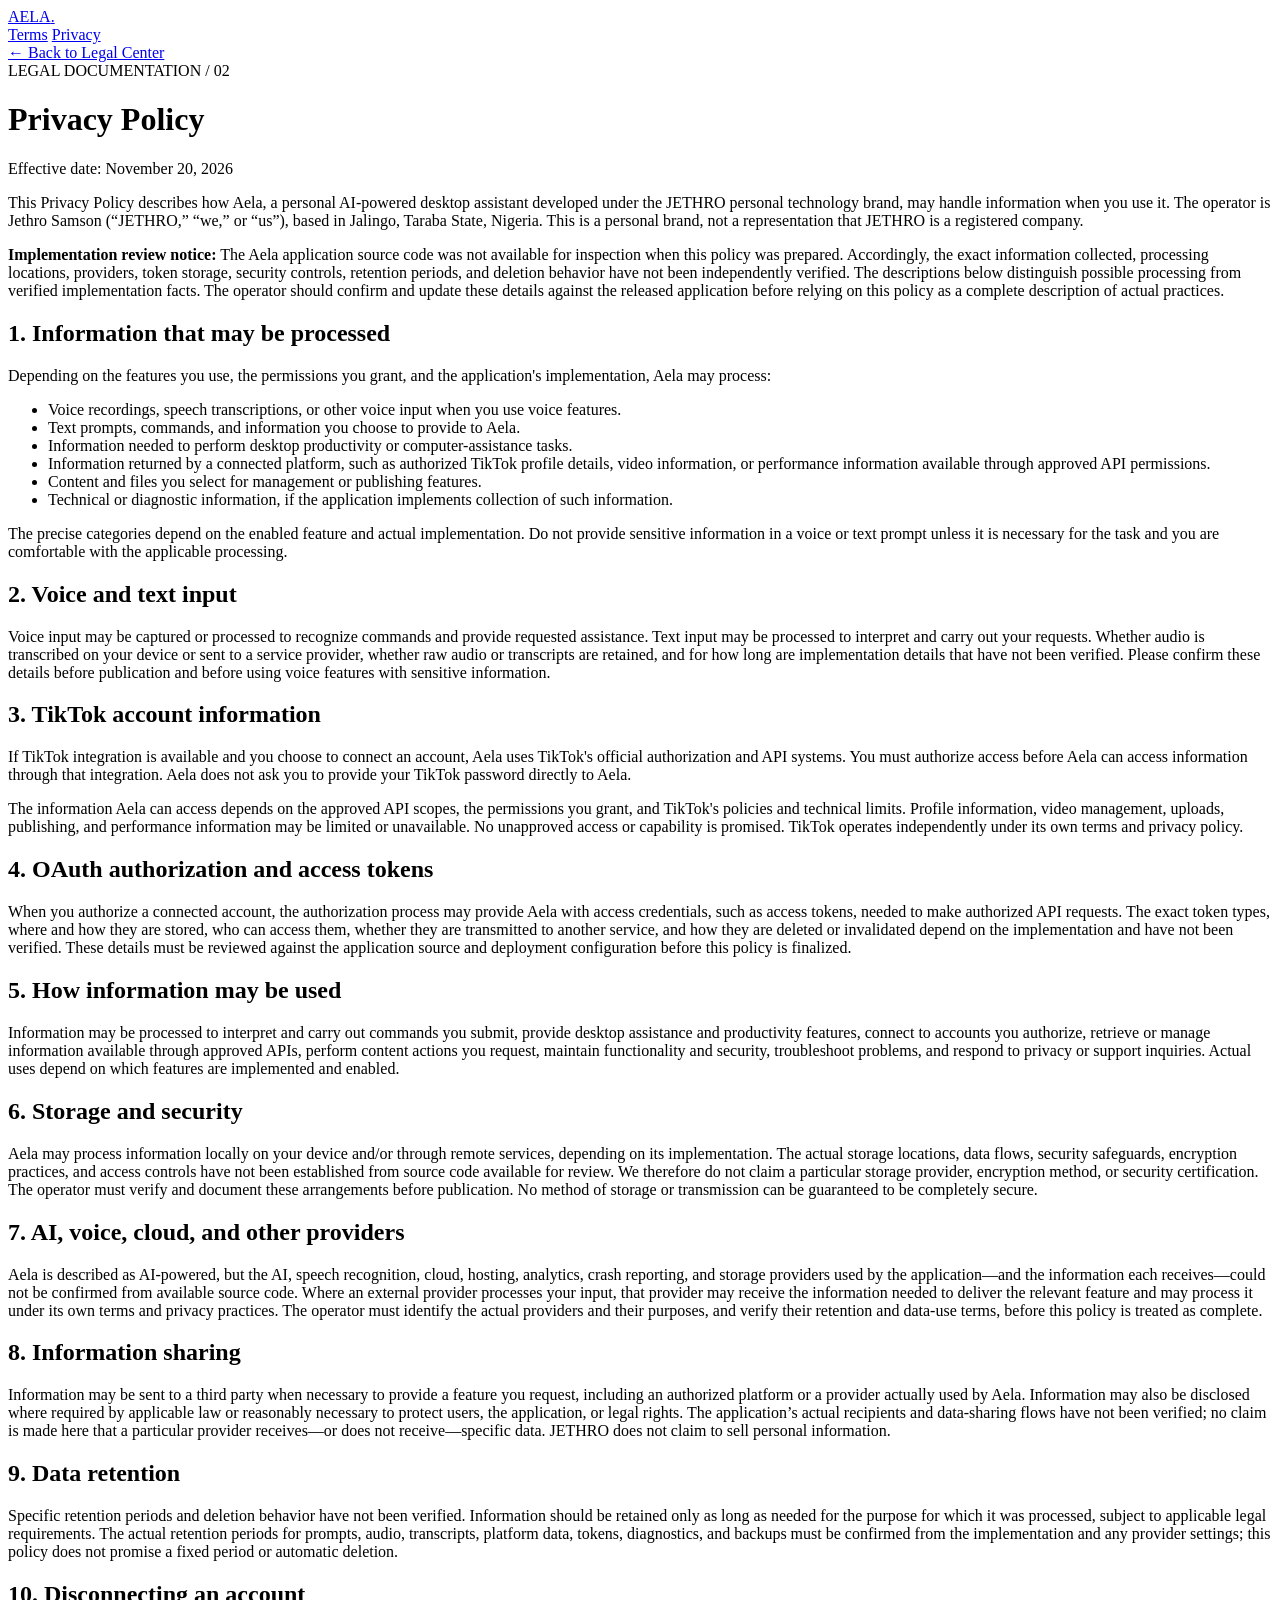
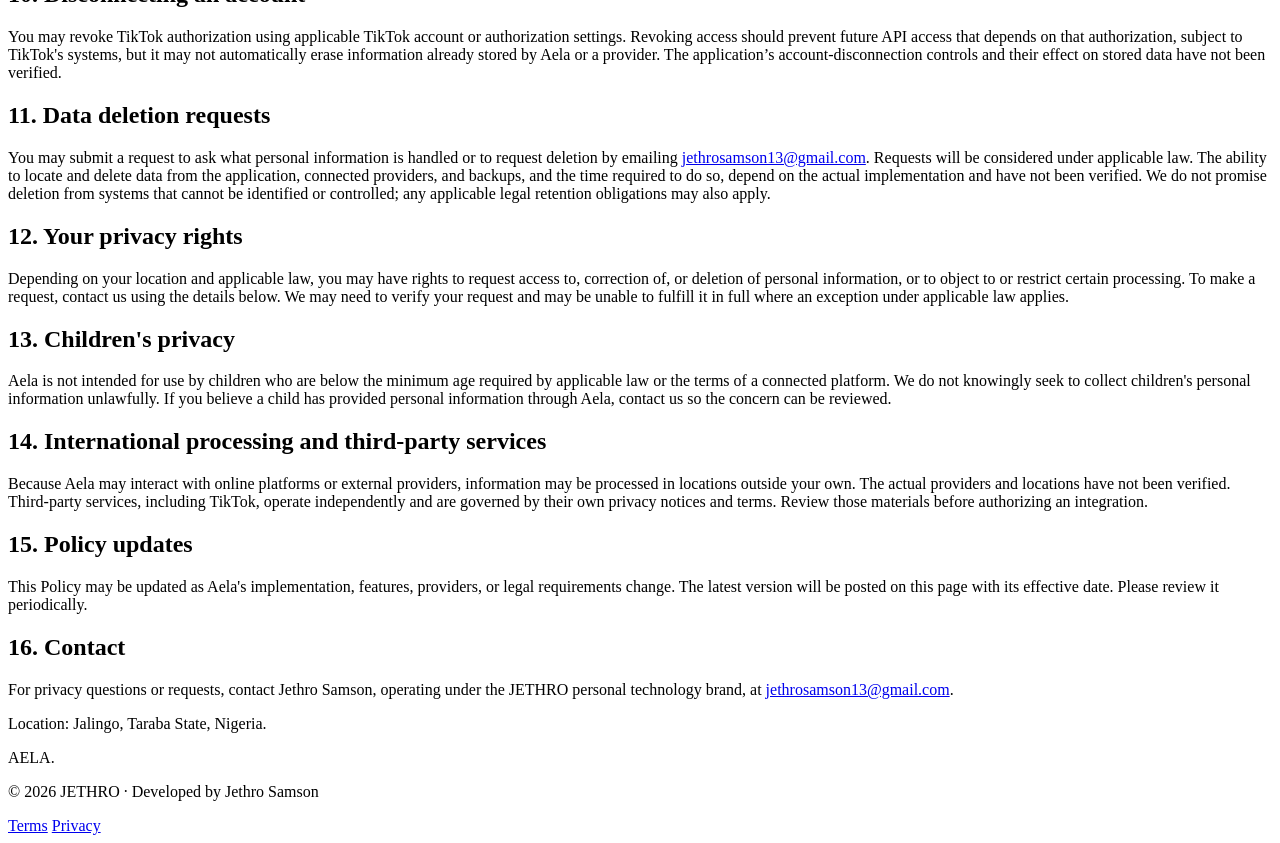
==== privacy/index.html @ 19e4e0f0 "Add Aela Privacy Policy page with implementation review disclosures" ====
<!DOCTYPE html>
<html lang="en">
<head>
  <meta charset="UTF-8">
  <meta name="viewport" content="width=device-width, initial-scale=1.0">
  <meta name="description" content="Privacy Policy for Aela, the personal AI-powered desktop assistant developed under the JETHRO brand.">
  <meta name="theme-color" content="#08090d">
  <title>Privacy Policy — Aela | JETHRO</title>
  <link rel="stylesheet" href="../style.css">
</head>
<body>
<header class="navbar">
  <a href="../" class="logo" aria-label="Aela Legal Center home">AELA<span>.</span></a>
  <nav aria-label="Main navigation">
    <a href="../terms/">Terms</a>
    <a href="../privacy/" aria-current="page">Privacy</a>
  </nav>
</header>

<main class="legal-container">
  <a href="../" class="back-link">← Back to Legal Center</a>
  <div class="legal-label">LEGAL DOCUMENTATION / 02</div>
  <h1>Privacy Policy</h1>
  <p class="updated">Effective date: November 20, 2026</p>

  <p>This Privacy Policy describes how Aela, a personal AI-powered desktop assistant developed under the JETHRO personal technology brand, may handle information when you use it. The operator is Jethro Samson (“JETHRO,” “we,” or “us”), based in Jalingo, Taraba State, Nigeria. This is a personal brand, not a representation that JETHRO is a registered company.</p>
  <p><strong>Implementation review notice:</strong> The Aela application source code was not available for inspection when this policy was prepared. Accordingly, the exact information collected, processing locations, providers, token storage, security controls, retention periods, and deletion behavior have not been independently verified. The descriptions below distinguish possible processing from verified implementation facts. The operator should confirm and update these details against the released application before relying on this policy as a complete description of actual practices.</p>

  <h2>1. Information that may be processed</h2>
  <p>Depending on the features you use, the permissions you grant, and the application's implementation, Aela may process:</p>
  <ul>
    <li>Voice recordings, speech transcriptions, or other voice input when you use voice features.</li>
    <li>Text prompts, commands, and information you choose to provide to Aela.</li>
    <li>Information needed to perform desktop productivity or computer-assistance tasks.</li>
    <li>Information returned by a connected platform, such as authorized TikTok profile details, video information, or performance information available through approved API permissions.</li>
    <li>Content and files you select for management or publishing features.</li>
    <li>Technical or diagnostic information, if the application implements collection of such information.</li>
  </ul>
  <p>The precise categories depend on the enabled feature and actual implementation. Do not provide sensitive information in a voice or text prompt unless it is necessary for the task and you are comfortable with the applicable processing.</p>

  <h2>2. Voice and text input</h2>
  <p>Voice input may be captured or processed to recognize commands and provide requested assistance. Text input may be processed to interpret and carry out your requests. Whether audio is transcribed on your device or sent to a service provider, whether raw audio or transcripts are retained, and for how long are implementation details that have not been verified. Please confirm these details before publication and before using voice features with sensitive information.</p>

  <h2>3. TikTok account information</h2>
  <p>If TikTok integration is available and you choose to connect an account, Aela uses TikTok's official authorization and API systems. You must authorize access before Aela can access information through that integration. Aela does not ask you to provide your TikTok password directly to Aela.</p>
  <p>The information Aela can access depends on the approved API scopes, the permissions you grant, and TikTok's policies and technical limits. Profile information, video management, uploads, publishing, and performance information may be limited or unavailable. No unapproved access or capability is promised. TikTok operates independently under its own terms and privacy policy.</p>

  <h2>4. OAuth authorization and access tokens</h2>
  <p>When you authorize a connected account, the authorization process may provide Aela with access credentials, such as access tokens, needed to make authorized API requests. The exact token types, where and how they are stored, who can access them, whether they are transmitted to another service, and how they are deleted or invalidated depend on the implementation and have not been verified. These details must be reviewed against the application source and deployment configuration before this policy is finalized.</p>

  <h2>5. How information may be used</h2>
  <p>Information may be processed to interpret and carry out commands you submit, provide desktop assistance and productivity features, connect to accounts you authorize, retrieve or manage information available through approved APIs, perform content actions you request, maintain functionality and security, troubleshoot problems, and respond to privacy or support inquiries. Actual uses depend on which features are implemented and enabled.</p>

  <h2>6. Storage and security</h2>
  <p>Aela may process information locally on your device and/or through remote services, depending on its implementation. The actual storage locations, data flows, security safeguards, encryption practices, and access controls have not been established from source code available for review. We therefore do not claim a particular storage provider, encryption method, or security certification. The operator must verify and document these arrangements before publication. No method of storage or transmission can be guaranteed to be completely secure.</p>

  <h2>7. AI, voice, cloud, and other providers</h2>
  <p>Aela is described as AI-powered, but the AI, speech recognition, cloud, hosting, analytics, crash reporting, and storage providers used by the application—and the information each receives—could not be confirmed from available source code. Where an external provider processes your input, that provider may receive the information needed to deliver the relevant feature and may process it under its own terms and privacy practices. The operator must identify the actual providers and their purposes, and verify their retention and data-use terms, before this policy is treated as complete.</p>

  <h2>8. Information sharing</h2>
  <p>Information may be sent to a third party when necessary to provide a feature you request, including an authorized platform or a provider actually used by Aela. Information may also be disclosed where required by applicable law or reasonably necessary to protect users, the application, or legal rights. The application’s actual recipients and data-sharing flows have not been verified; no claim is made here that a particular provider receives—or does not receive—specific data. JETHRO does not claim to sell personal information.</p>

  <h2>9. Data retention</h2>
  <p>Specific retention periods and deletion behavior have not been verified. Information should be retained only as long as needed for the purpose for which it was processed, subject to applicable legal requirements. The actual retention periods for prompts, audio, transcripts, platform data, tokens, diagnostics, and backups must be confirmed from the implementation and any provider settings; this policy does not promise a fixed period or automatic deletion.</p>

  <h2>10. Disconnecting an account</h2>
  <p>You may revoke TikTok authorization using applicable TikTok account or authorization settings. Revoking access should prevent future API access that depends on that authorization, subject to TikTok's systems, but it may not automatically erase information already stored by Aela or a provider. The application’s account-disconnection controls and their effect on stored data have not been verified.</p>

  <h2>11. Data deletion requests</h2>
  <p>You may submit a request to ask what personal information is handled or to request deletion by emailing <a href="mailto:jethrosamson13@gmail.com">jethrosamson13@gmail.com</a>. Requests will be considered under applicable law. The ability to locate and delete data from the application, connected providers, and backups, and the time required to do so, depend on the actual implementation and have not been verified. We do not promise deletion from systems that cannot be identified or controlled; any applicable legal retention obligations may also apply.</p>

  <h2>12. Your privacy rights</h2>
  <p>Depending on your location and applicable law, you may have rights to request access to, correction of, or deletion of personal information, or to object to or restrict certain processing. To make a request, contact us using the details below. We may need to verify your request and may be unable to fulfill it in full where an exception under applicable law applies.</p>

  <h2>13. Children's privacy</h2>
  <p>Aela is not intended for use by children who are below the minimum age required by applicable law or the terms of a connected platform. We do not knowingly seek to collect children's personal information unlawfully. If you believe a child has provided personal information through Aela, contact us so the concern can be reviewed.</p>

  <h2>14. International processing and third-party services</h2>
  <p>Because Aela may interact with online platforms or external providers, information may be processed in locations outside your own. The actual providers and locations have not been verified. Third-party services, including TikTok, operate independently and are governed by their own privacy notices and terms. Review those materials before authorizing an integration.</p>

  <h2>15. Policy updates</h2>
  <p>This Policy may be updated as Aela's implementation, features, providers, or legal requirements change. The latest version will be posted on this page with its effective date. Please review it periodically.</p>

  <h2>16. Contact</h2>
  <p>For privacy questions or requests, contact Jethro Samson, operating under the JETHRO personal technology brand, at <a href="mailto:jethrosamson13@gmail.com">jethrosamson13@gmail.com</a>.</p>
  <p>Location: Jalingo, Taraba State, Nigeria.</p>
</main>

<footer>
  <div class="logo">AELA<span>.</span></div>
  <p>© 2026 JETHRO · Developed by Jethro Samson</p>
  <div class="footer-links">
    <a href="../terms/">Terms</a>
    <a href="../privacy/">Privacy</a>
  </div>
</footer>
</body>
</html>
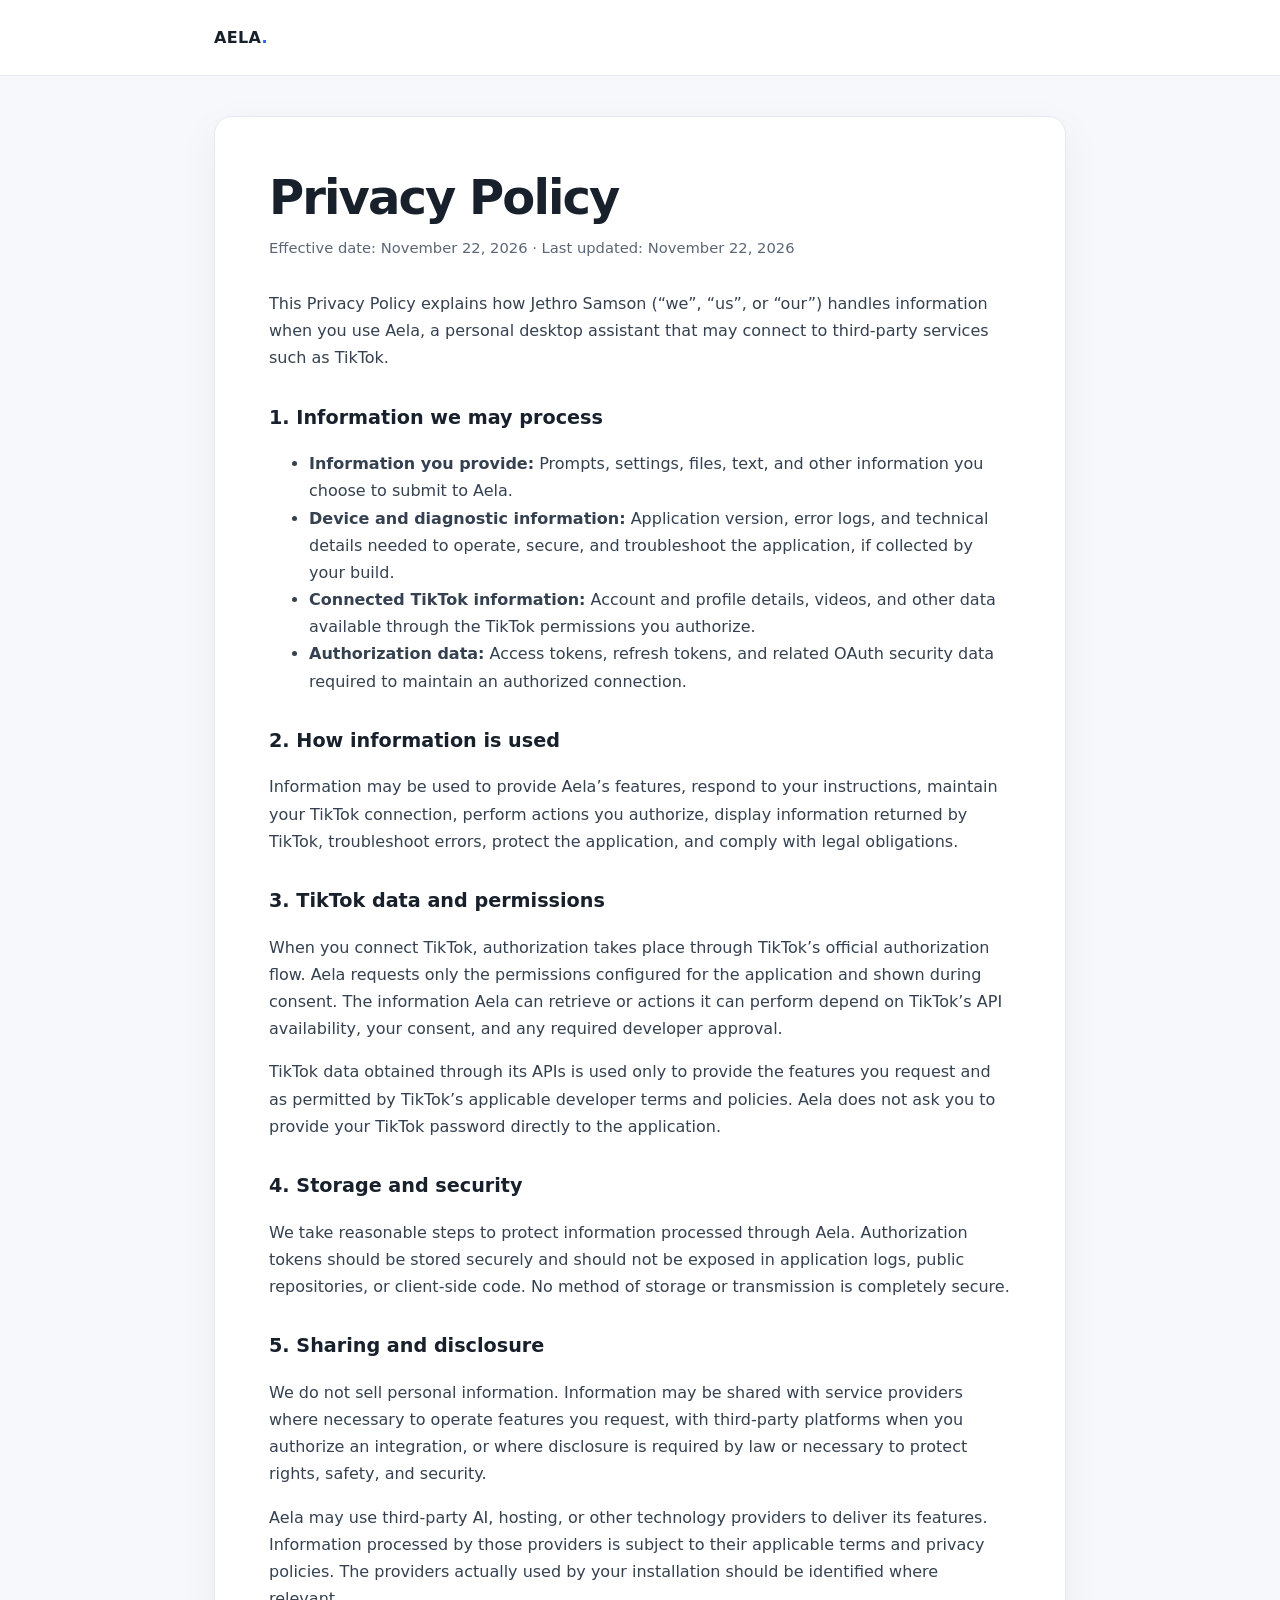
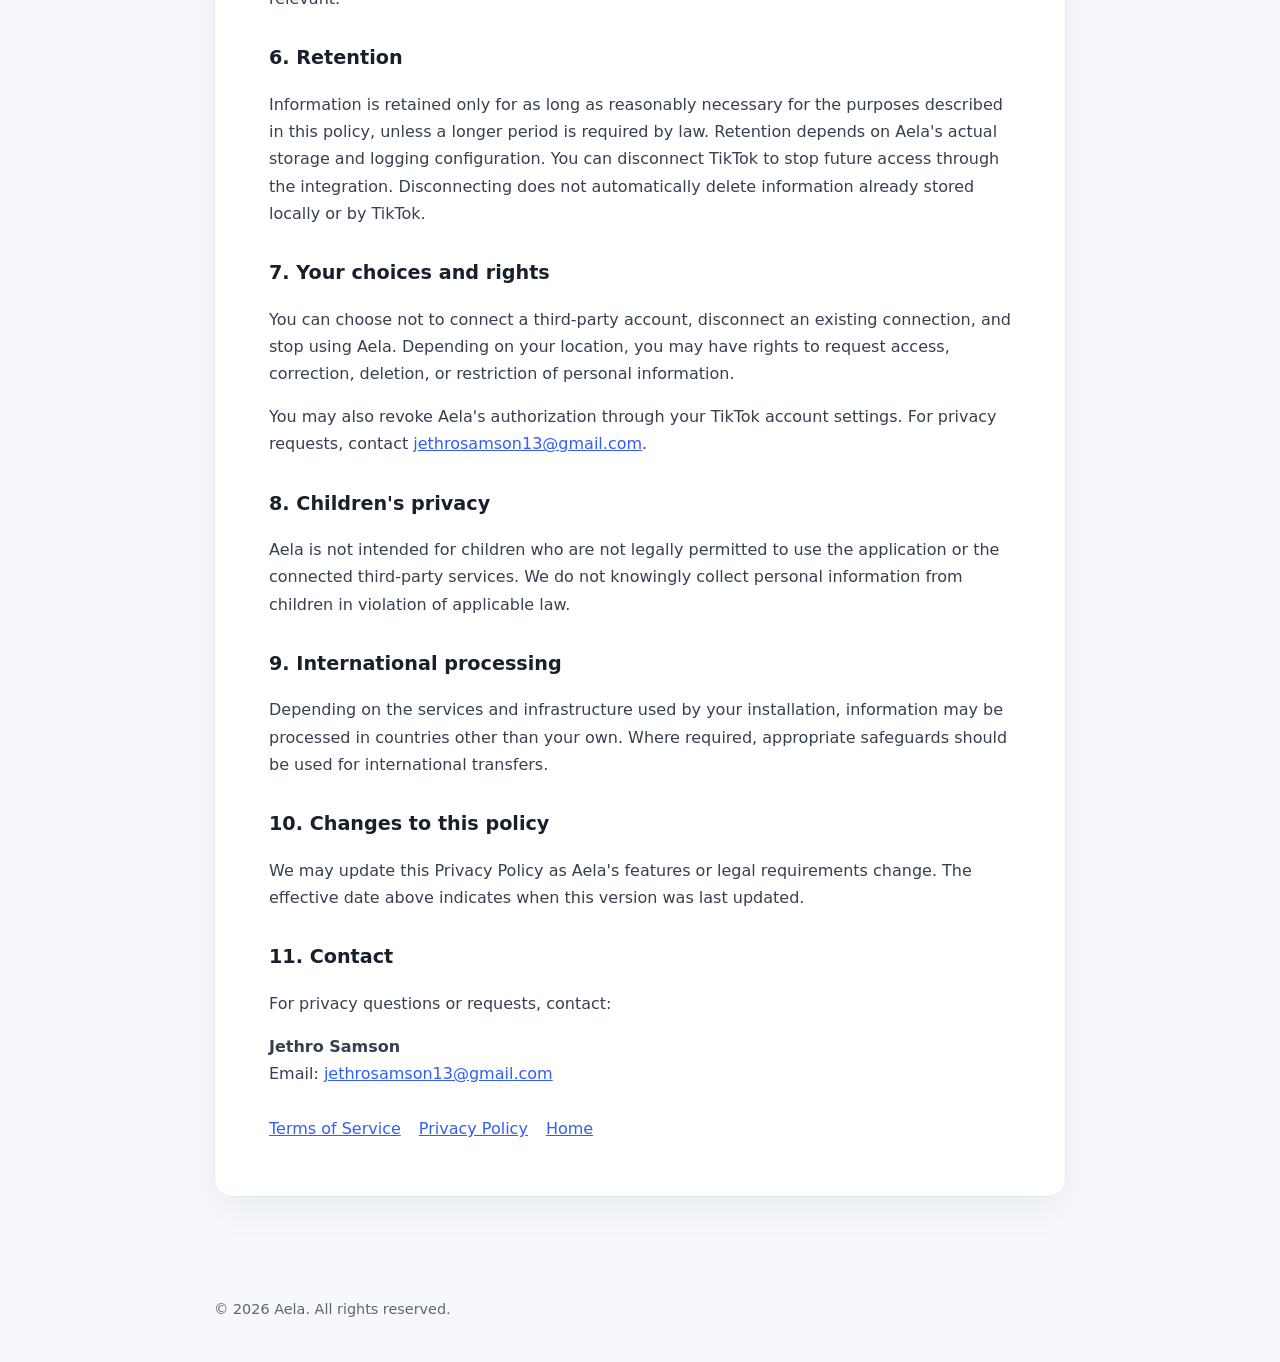
==== commit a374f9e1: "Add GitHub Pages root entry points" ====
--- a/privacy/index.html
+++ b/privacy/index.html
@@ -1,98 +1,2 @@
-<!DOCTYPE html>
-<html lang="en">
-<head>
-  <meta charset="UTF-8">
-  <meta name="viewport" content="width=device-width, initial-scale=1.0">
-  <meta name="description" content="Privacy Policy for Aela, the personal AI-powered desktop assistant developed under the JETHRO brand.">
-  <meta name="theme-color" content="#08090d">
-  <title>Privacy Policy — Aela | JETHRO</title>
-  <link rel="stylesheet" href="../style.css">
-</head>
-<body>
-<header class="navbar">
-  <a href="../" class="logo" aria-label="Aela Legal Center home">AELA<span>.</span></a>
-  <nav aria-label="Main navigation">
-    <a href="../terms/">Terms</a>
-    <a href="../privacy/" aria-current="page">Privacy</a>
-  </nav>
-</header>
-
-<main class="legal-container">
-  <a href="../" class="back-link">← Back to Legal Center</a>
-  <div class="legal-label">LEGAL DOCUMENTATION / 02</div>
-  <h1>Privacy Policy</h1>
-  <p class="updated">Effective date: November 20, 2026</p>
-
-  <p>This Privacy Policy describes how Aela, a personal AI-powered desktop assistant developed under the JETHRO personal technology brand, may handle information when you use it. The operator is Jethro Samson (“JETHRO,” “we,” or “us”), based in Jalingo, Taraba State, Nigeria. This is a personal brand, not a representation that JETHRO is a registered company.</p>
-  <p><strong>Implementation review notice:</strong> The Aela application source code was not available for inspection when this policy was prepared. Accordingly, the exact information collected, processing locations, providers, token storage, security controls, retention periods, and deletion behavior have not been independently verified. The descriptions below distinguish possible processing from verified implementation facts. The operator should confirm and update these details against the released application before relying on this policy as a complete description of actual practices.</p>
-
-  <h2>1. Information that may be processed</h2>
-  <p>Depending on the features you use, the permissions you grant, and the application's implementation, Aela may process:</p>
-  <ul>
-    <li>Voice recordings, speech transcriptions, or other voice input when you use voice features.</li>
-    <li>Text prompts, commands, and information you choose to provide to Aela.</li>
-    <li>Information needed to perform desktop productivity or computer-assistance tasks.</li>
-    <li>Information returned by a connected platform, such as authorized TikTok profile details, video information, or performance information available through approved API permissions.</li>
-    <li>Content and files you select for management or publishing features.</li>
-    <li>Technical or diagnostic information, if the application implements collection of such information.</li>
-  </ul>
-  <p>The precise categories depend on the enabled feature and actual implementation. Do not provide sensitive information in a voice or text prompt unless it is necessary for the task and you are comfortable with the applicable processing.</p>
-
-  <h2>2. Voice and text input</h2>
-  <p>Voice input may be captured or processed to recognize commands and provide requested assistance. Text input may be processed to interpret and carry out your requests. Whether audio is transcribed on your device or sent to a service provider, whether raw audio or transcripts are retained, and for how long are implementation details that have not been verified. Please confirm these details before publication and before using voice features with sensitive information.</p>
-
-  <h2>3. TikTok account information</h2>
-  <p>If TikTok integration is available and you choose to connect an account, Aela uses TikTok's official authorization and API systems. You must authorize access before Aela can access information through that integration. Aela does not ask you to provide your TikTok password directly to Aela.</p>
-  <p>The information Aela can access depends on the approved API scopes, the permissions you grant, and TikTok's policies and technical limits. Profile information, video management, uploads, publishing, and performance information may be limited or unavailable. No unapproved access or capability is promised. TikTok operates independently under its own terms and privacy policy.</p>
-
-  <h2>4. OAuth authorization and access tokens</h2>
-  <p>When you authorize a connected account, the authorization process may provide Aela with access credentials, such as access tokens, needed to make authorized API requests. The exact token types, where and how they are stored, who can access them, whether they are transmitted to another service, and how they are deleted or invalidated depend on the implementation and have not been verified. These details must be reviewed against the application source and deployment configuration before this policy is finalized.</p>
-
-  <h2>5. How information may be used</h2>
-  <p>Information may be processed to interpret and carry out commands you submit, provide desktop assistance and productivity features, connect to accounts you authorize, retrieve or manage information available through approved APIs, perform content actions you request, maintain functionality and security, troubleshoot problems, and respond to privacy or support inquiries. Actual uses depend on which features are implemented and enabled.</p>
-
-  <h2>6. Storage and security</h2>
-  <p>Aela may process information locally on your device and/or through remote services, depending on its implementation. The actual storage locations, data flows, security safeguards, encryption practices, and access controls have not been established from source code available for review. We therefore do not claim a particular storage provider, encryption method, or security certification. The operator must verify and document these arrangements before publication. No method of storage or transmission can be guaranteed to be completely secure.</p>
-
-  <h2>7. AI, voice, cloud, and other providers</h2>
-  <p>Aela is described as AI-powered, but the AI, speech recognition, cloud, hosting, analytics, crash reporting, and storage providers used by the application—and the information each receives—could not be confirmed from available source code. Where an external provider processes your input, that provider may receive the information needed to deliver the relevant feature and may process it under its own terms and privacy practices. The operator must identify the actual providers and their purposes, and verify their retention and data-use terms, before this policy is treated as complete.</p>
-
-  <h2>8. Information sharing</h2>
-  <p>Information may be sent to a third party when necessary to provide a feature you request, including an authorized platform or a provider actually used by Aela. Information may also be disclosed where required by applicable law or reasonably necessary to protect users, the application, or legal rights. The application’s actual recipients and data-sharing flows have not been verified; no claim is made here that a particular provider receives—or does not receive—specific data. JETHRO does not claim to sell personal information.</p>
-
-  <h2>9. Data retention</h2>
-  <p>Specific retention periods and deletion behavior have not been verified. Information should be retained only as long as needed for the purpose for which it was processed, subject to applicable legal requirements. The actual retention periods for prompts, audio, transcripts, platform data, tokens, diagnostics, and backups must be confirmed from the implementation and any provider settings; this policy does not promise a fixed period or automatic deletion.</p>
-
-  <h2>10. Disconnecting an account</h2>
-  <p>You may revoke TikTok authorization using applicable TikTok account or authorization settings. Revoking access should prevent future API access that depends on that authorization, subject to TikTok's systems, but it may not automatically erase information already stored by Aela or a provider. The application’s account-disconnection controls and their effect on stored data have not been verified.</p>
-
-  <h2>11. Data deletion requests</h2>
-  <p>You may submit a request to ask what personal information is handled or to request deletion by emailing <a href="mailto:jethrosamson13@gmail.com">jethrosamson13@gmail.com</a>. Requests will be considered under applicable law. The ability to locate and delete data from the application, connected providers, and backups, and the time required to do so, depend on the actual implementation and have not been verified. We do not promise deletion from systems that cannot be identified or controlled; any applicable legal retention obligations may also apply.</p>
-
-  <h2>12. Your privacy rights</h2>
-  <p>Depending on your location and applicable law, you may have rights to request access to, correction of, or deletion of personal information, or to object to or restrict certain processing. To make a request, contact us using the details below. We may need to verify your request and may be unable to fulfill it in full where an exception under applicable law applies.</p>
-
-  <h2>13. Children's privacy</h2>
-  <p>Aela is not intended for use by children who are below the minimum age required by applicable law or the terms of a connected platform. We do not knowingly seek to collect children's personal information unlawfully. If you believe a child has provided personal information through Aela, contact us so the concern can be reviewed.</p>
-
-  <h2>14. International processing and third-party services</h2>
-  <p>Because Aela may interact with online platforms or external providers, information may be processed in locations outside your own. The actual providers and locations have not been verified. Third-party services, including TikTok, operate independently and are governed by their own privacy notices and terms. Review those materials before authorizing an integration.</p>
-
-  <h2>15. Policy updates</h2>
-  <p>This Policy may be updated as Aela's implementation, features, providers, or legal requirements change. The latest version will be posted on this page with its effective date. Please review it periodically.</p>
-
-  <h2>16. Contact</h2>
-  <p>For privacy questions or requests, contact Jethro Samson, operating under the JETHRO personal technology brand, at <a href="mailto:jethrosamson13@gmail.com">jethrosamson13@gmail.com</a>.</p>
-  <p>Location: Jalingo, Taraba State, Nigeria.</p>
-</main>
-
-<footer>
-  <div class="logo">AELA<span>.</span></div>
-  <p>© 2026 JETHRO · Developed by Jethro Samson</p>
-  <div class="footer-links">
-    <a href="../terms/">Terms</a>
-    <a href="../privacy/">Privacy</a>
-  </div>
-</footer>
-</body>
-</html>
+<!doctype html>
+<html lang="en"><head><meta charset="utf-8"><meta name="viewport" content="width=device-width,initial-scale=1"><meta http-equiv="refresh" content="0; url=../aela-legal-website/privacy/"><link rel="canonical" href="../aela-legal-website/privacy/"><title>Privacy Policy | Aela</title></head><body><p>Opening the <a href="../aela-legal-website/privacy/">Privacy Policy</a>…</p></body></html>
